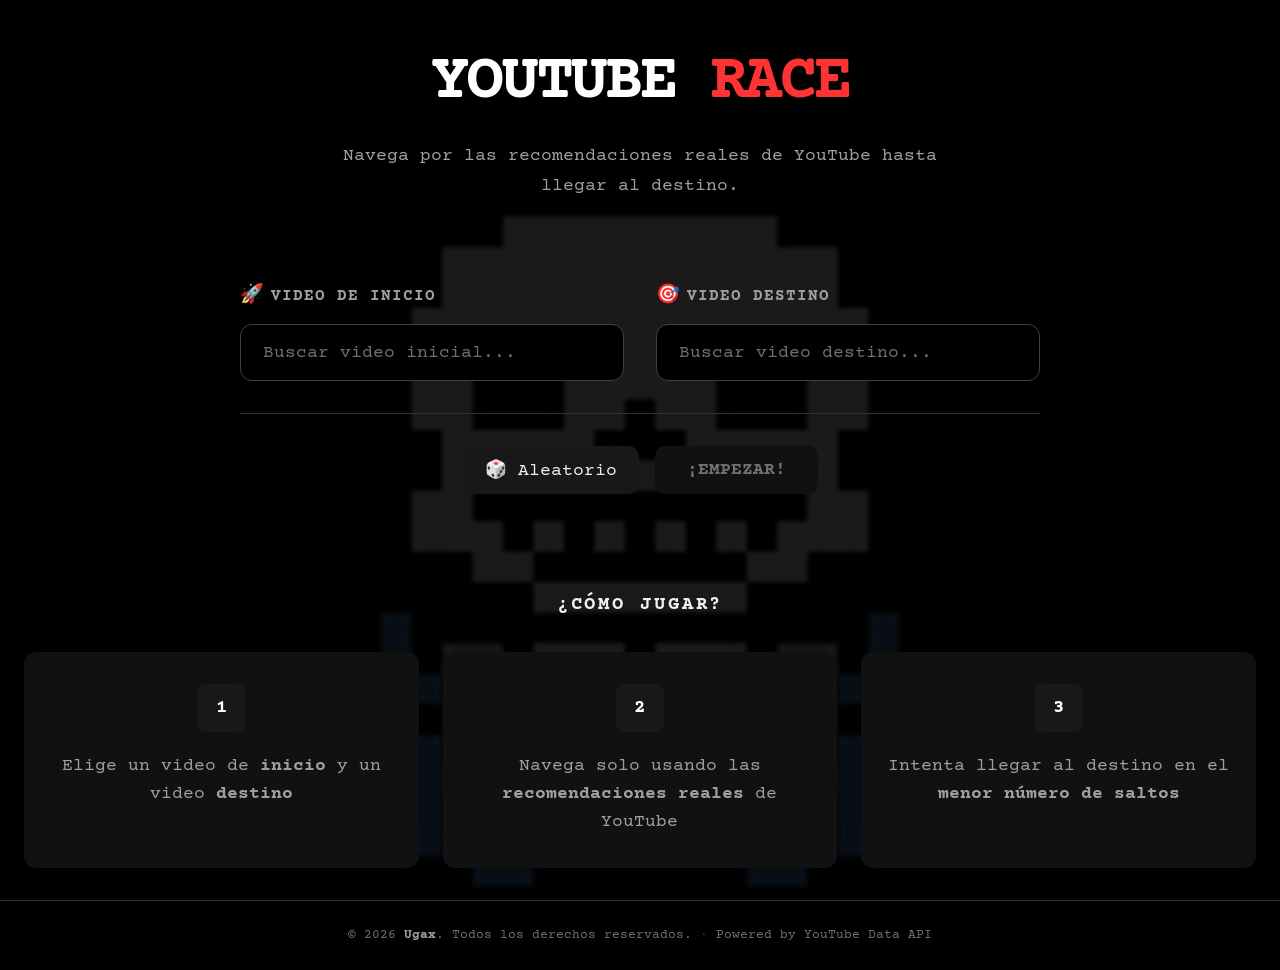
==== templates/index.html @ 4fd9b508 "Add favicon" ====
<!DOCTYPE html>
<html lang="es">
<head>
    <meta charset="UTF-8">
    <meta name="viewport" content="width=device-width, initial-scale=1.0">
    <title>YouTube Race — by Ugax</title>
    <link rel="icon" type="image/x-icon" href="/static/icon.ico">
    <meta name="description" content="Navega a través de las recomendaciones reales de YouTube hasta llegar al video destino. ¿Podrás llegar en pocos saltos?">
    <link rel="preconnect" href="https://fonts.googleapis.com">
    <link rel="preconnect" href="https://fonts.gstatic.com" crossorigin>
    <link href="https://fonts.googleapis.com/css2?family=Courier+Prime:ital,wght@0,400;0,700;1,400;1,700&display=swap" rel="stylesheet">
    <link rel="stylesheet" href="/static/style.css">
</head>
<body>
    <div class="app-wrapper">
        <div class="container">
            <header id="main-header">
                <div class="logo-section">
                    <h1>YouTube <span class="highlight">Race</span></h1>
                    <p class="subtitle">Navega por las recomendaciones reales de YouTube hasta llegar al destino.</p>
                </div>
            </header>

            <!-- PANTALLA DE CONFIGURACIÓN -->
            <main id="setup-screen">
                <div class="search-section">
                    <div class="search-columns">
                        <div class="input-group">
                            <label><span class="label-icon">🚀</span> Video de Inicio</label>
                            <div class="autocomplete-container">
                                <input type="text" id="start-input" placeholder="Buscar video inicial..." autocomplete="off">
                                <div class="suggestions" id="start-suggestions"></div>
                            </div>
                            <div class="selected-video" id="start-selected" style="display: none;">
                                <img src="" alt="Thumbnail" class="selected-thumb">
                                <div class="selected-info">
                                    <div class="selected-title"></div>
                                    <div class="selected-channel"></div>
                                </div>
                                <button class="clear-btn" onclick="clearSelection('start')">✕</button>
                            </div>
                        </div>



                        <div class="input-group">
                            <label><span class="label-icon">🎯</span> Video Destino</label>
                            <div class="autocomplete-container">
                                <input type="text" id="target-input" placeholder="Buscar video destino..." autocomplete="off">
                                <div class="suggestions" id="target-suggestions"></div>
                            </div>
                            <div class="selected-video" id="target-selected" style="display: none;">
                                <img src="" alt="Thumbnail" class="selected-thumb">
                                <div class="selected-info">
                                    <div class="selected-title"></div>
                                    <div class="selected-channel"></div>
                                </div>
                                <button class="clear-btn" onclick="clearSelection('target')">✕</button>
                            </div>
                        </div>
                    </div>

                    <div class="action-row">
                        <button id="random-btn" class="btn-secondary">🎲 Aleatorio</button>
                        <button id="start-game-btn" class="btn-primary" disabled>¡EMPEZAR!</button>
                    </div>
                </div>

                <div class="how-to-play">
                    <h3>¿Cómo jugar?</h3>
                    <div class="steps-grid">
                        <div class="step-card">
                            <div class="step-number">1</div>
                            <p>Elige un video de <strong>inicio</strong> y un video <strong>destino</strong></p>
                        </div>
                        <div class="step-card">
                            <div class="step-number">2</div>
                            <p>Navega solo usando las <strong>recomendaciones reales</strong> de YouTube</p>
                        </div>
                        <div class="step-card">
                            <div class="step-number">3</div>
                            <p>Intenta llegar al destino en el <strong>menor número de saltos</strong></p>
                        </div>
                    </div>
                </div>
            </main>

            <!-- PANTALLA DE JUEGO -->
            <main id="game-screen" style="display: none;">
                <div class="game-header">
                    <div class="target-reminder">
                        <span class="label">🎯 OBJETIVO:</span>
                        <div class="target-card">
                            <img id="game-target-thumb" src="" alt="Target">
                            <div class="target-info">
                                <div id="game-target-title" class="target-title"></div>
                                <div id="game-target-channel" class="target-channel"></div>
                            </div>
                        </div>
                    </div>
                    <div class="stats-panel">
                            <div class="stat-box">
                                <span class="stat-value" id="hop-counter">0</span>
                                <span class="stat-label">Saltos</span>
                            </div>
                            <div class="stat-box">
                                <span class="stat-value" id="time-counter" style="color: #ffd600; text-shadow: 0 0 10px rgba(255, 214, 0, 0.35);">00:00</span>
                                <span class="stat-label">Tiempo</span>
                            </div>
                        <button id="give-up-btn" class="btn-giveup" onclick="confirmGiveUp()">🏳️ Rendirse</button>
                    </div>
                </div>

                <div class="game-content-layout">
                    <div class="main-column">
                        <div class="current-step-section">
                            <div class="current-video-card" id="current-video-card">
                                <div class="video-player-container">
                                    <div id="glitch-overlay" class="glitch-overlay"></div>
                                    <iframe id="youtube-player" src="" frameborder="0" allow="accelerometer; autoplay; clipboard-write; encrypted-media; gyroscope; picture-in-picture" allowfullscreen></iframe>
                                </div>
                                <div class="current-info">
                                    <div id="current-video-title" class="current-title"></div>
                                    <div id="current-video-channel" class="current-channel"></div>
                                </div>
                            </div>
                        </div>

                        <div class="path-history">
                            <h3>📍 Tu recorrido</h3>
                            <div id="path-visualizer" class="path-visualizer"></div>
                        </div>
                    </div>

                    <div class="side-column">
                        <div class="recommendations-section">
                            <h2>⬇️ Siguiente salto</h2>
                            <div id="loading-recs" class="loading-container" style="display: none;">
                                <div class="spinner"></div>
                                <p>Cargando recomendaciones reales...</p>
                            </div>
                            <div id="recommendations-list" class="recommendations-list"></div>
                        </div>
                    </div>
                </div>
            </main>

            <!-- MODAL DE CONFIRMACIÓN -->
            <div id="confirm-modal" class="modal-overlay" style="display: none;">
                <div class="modal-box">
                    <div class="modal-icon">🏳️</div>
                    <h2>¿Rendirse?</h2>
                    <p>¿Estás seguro de que quieres abandonar la partida?</p>
                    <div class="modal-buttons">
                        <button class="btn-secondary" onclick="closeModal()">Seguir jugando</button>
                        <button class="btn-danger" onclick="giveUp()">Sí, me rindo</button>
                    </div>
                </div>
            </div>

            <!-- PANTALLA DE VICTORIA -->
            <main id="win-screen" style="display: none;">
                <div class="end-container win">
                    <div class="end-icon">🎉</div>
                    <h1>¡HAS <span class="highlight">GANADO</span>!</h1>
                    <p class="end-subtitle">Llegaste en <strong id="win-hops" class="highlight">0</strong> saltos y <strong id="win-time" style="color: #ffd600;">00:00</strong> de tiempo.</p>
                    <div class="final-path">
                        <h3>Tu ruta final:</h3>
                        <div id="win-path-visualizer" class="path-visualizer"></div>
                    </div>
                    <button onclick="location.reload()" class="btn-primary">JUGAR OTRA VEZ</button>
                </div>
            </main>

            <!-- PANTALLA DE RENDICIÓN -->
            <main id="surrender-screen" style="display: none;">
                <div class="end-container surrender">
                    <div class="end-icon">😔</div>
                    <h1>Te has <span class="highlight">rendido</span></h1>
                    <p class="end-subtitle">Duraste <strong id="surrender-hops" class="highlight">0</strong> saltos y <strong id="surrender-time" style="color: #ffd600;">00:00</strong> de tiempo antes de abandonar.</p>

                    <div class="surrender-endpoints">
                        <div class="surrender-endpoint">
                            <span class="endpoint-label">INICIO</span>
                            <div class="endpoint-card">
                                <img id="surrender-start-thumb" src="">
                                <div id="surrender-start-title" class="endpoint-title"></div>
                            </div>
                        </div>
                        <div class="surrender-arrow">✕</div>
                        <div class="surrender-endpoint">
                            <span class="endpoint-label">META</span>
                            <div class="endpoint-card">
                                <img id="surrender-target-thumb" src="">
                                <div id="surrender-target-title" class="endpoint-title"></div>
                            </div>
                        </div>
                    </div>

                    <div class="final-path">
                        <h3>Tu recorrido hasta abandonar:</h3>
                        <div id="surrender-path-visualizer" class="path-visualizer"></div>
                    </div>

                    <button onclick="location.reload()" class="btn-primary mt-2">JUGAR OTRA VEZ</button>
                </div>
            </main>
        </div>

        <footer class="site-footer">
            <div class="footer-content">
                <span>© 2026 <strong>Ugax</strong>. Todos los derechos reservados.</span>
                <span class="footer-separator">·</span>
                <span>Powered by YouTube Data API</span>
            </div>
        </footer>
    </div>

    <script src="/static/script.js"></script>
</body>
</html>
---- static/style.css ----
:root {
    --bg-color: #000000;
    --bg-elevated: #0a0a0a;
    --card-bg: #111111;
    --card-bg-light: #181818;
    --card-bg-hover: #212121;
    --accent-red: #ff3333;
    --accent-red-soft: rgba(255, 51, 51, 0.15);
    --accent-red-hover: #ff4d4d;
    --accent-glow: rgba(255, 51, 51, 0.35);
    --text-main: #f0f0f0;
    --text-secondary: #a0a0a0;
    --text-muted: #707070;
    --border-color: #303030;
    --border-active: #404040;
    --shadow-sm: 0 2px 8px rgba(0,0,0,0.3);
    --shadow-md: 0 4px 16px rgba(0,0,0,0.4);
    --shadow-lg: 0 8px 32px rgba(0,0,0,0.6);
    --radius-sm: 8px;
    --radius-md: 10px;
    --radius-lg: 12px;
    --radius-xl: 16px;
}

* { box-sizing: border-box; margin: 0; padding: 0; }

body {
    background-color: var(--bg-color);
    color: var(--text-main);
    font-family: 'Courier Prime', Courier, monospace;
    font-weight: 400;
    line-height: 1.6;
    min-height: 100vh;
    overflow-x: hidden;
    -webkit-font-smoothing: antialiased;
    position: relative;
    z-index: 0;
}

body::before {
    content: '';
    position: fixed;
    top: 0; left: 0; right: 0; bottom: 0;
    background-image: url('/static/Sans_sprite.webp');
    background-repeat: no-repeat;
    background-position: center calc(100% + 200px);
    background-size: 700px;
    opacity: 0.1; /* muy poco visible */
    z-index: -1;
    pointer-events: none;
}

.app-wrapper {
    display: flex;
    flex-direction: column;
    min-height: 100vh;
}

.container {
    max-width: 1280px;
    margin: 0 auto;
    width: 100%;
    padding: 2rem 1.5rem;
    flex: 1;
}

/* ========== TYPOGRAPHY ========== */
h1, h2, h3 { font-weight: 800; letter-spacing: -0.03em; }
.highlight { color: var(--accent-red); }

/* ========== HEADER ========== */
header {
    text-align: center;
    margin-bottom: 3rem;
    animation: fadeInDown 0.6s ease-out;
}
header h1 {
    font-size: clamp(2rem, 5vw, 4rem);
    margin-bottom: 0.5rem;
    color: #fff;
    letter-spacing: -0.05em;
    text-transform: uppercase;
}
header h1 .highlight {
    color: var(--accent-red);
    background: none;
    -webkit-text-fill-color: var(--accent-red);
    filter: none;
}
.subtitle { 
    color: var(--text-secondary); 
    font-size: 1.15rem; 
    max-width: 600px;
    margin: 0 auto;
}

/* ========== SETUP SCREEN ========== */
.search-section {
    background: transparent;
    padding: 2rem 0;
    border: none;
    box-shadow: none;
    animation: fadeInUp 0.6s ease-out;
    position: relative;
    max-width: 800px;
    margin: 0 auto;
}

.search-columns {
    display: flex;
    gap: 2rem;
    align-items: flex-start;
}

.versus-divider {
    display: flex;
    flex-direction: column;
    align-items: center;
    gap: 0.5rem;
    padding-top: 2.5rem;
    flex-shrink: 0;
}
.versus-line { width: 2px; height: 30px; background: var(--border-color); }
.versus-text {
    font-weight: 900;
    font-size: 0.9rem;
    color: var(--accent-red);
    background: var(--card-bg-light);
    border: 1px solid var(--border-color);
    padding: 0.4rem 0.8rem;
    border-radius: 50px;
}

.action-row {
    display: flex;
    justify-content: center;
    gap: 1rem;
    margin-top: 2rem;
    padding-top: 2rem;
    border-top: 1px solid var(--border-color);
}

.input-group {
    flex: 1;
    display: flex;
    flex-direction: column;
    gap: 0.75rem;
    position: relative;
    min-width: 0;
}

label {
    font-size: 1rem;
    font-weight: 700;
    color: var(--text-secondary);
    text-transform: uppercase;
    letter-spacing: 0.06em;
    display: flex;
    align-items: center;
    gap: 0.4rem;
}
.label-icon { font-size: 1.2rem; }

input[type="text"] {
    width: 100%;
    padding: 1.1rem 1.4rem;
    background-color: var(--bg-color);
    border: 1.5px solid var(--border-active);
    border-radius: 12px;
    color: var(--text-main);
    font-family: inherit;
    font-size: 1.1rem;
    outline: none;
    transition: all 0.2s;
}
input[type="text"]:focus {
    border-color: #fff;
    background-color: var(--bg-color);
}
input[type="text"]::placeholder { color: var(--text-muted); }

/* ========== AUTOCOMPLETE ========== */
.suggestions {
    position: absolute;
    top: calc(100% + 0.5rem);
    left: 0; right: 0;
    background-color: var(--card-bg-light);
    border: 1px solid var(--border-active);
    border-radius: var(--radius-md);
    max-height: 300px;
    overflow-y: auto;
    z-index: 50;
    display: none;
    box-shadow: var(--shadow-lg);
}
.suggestion-item {
    display: flex;
    align-items: center;
    gap: 0.8rem;
    padding: 0.7rem 1rem;
    cursor: pointer;
    transition: background-color 0.15s;
    border-bottom: 1px solid var(--border-color);
}
.suggestion-item:last-child { border-bottom: none; }
.suggestion-item:hover { background-color: var(--accent-red-soft); }

.suggestion-thumb, .selected-thumb {
    width: 72px;
    aspect-ratio: 16/9;
    object-fit: cover;
    border-radius: 6px;
    flex-shrink: 0;
}
.suggestion-info, .selected-info { flex: 1; min-width: 0; }
.suggestion-title, .selected-title {
    font-size: 0.9rem;
    font-weight: 600;
    white-space: nowrap;
    overflow: hidden;
    text-overflow: ellipsis;
}
.suggestion-channel, .selected-channel {
    font-size: 0.75rem;
    color: var(--text-muted);
    white-space: nowrap;
    overflow: hidden;
    text-overflow: ellipsis;
}

.selected-video {
    display: flex;
    align-items: center;
    gap: 0.8rem;
    padding: 0.6rem 0.8rem;
    background-color: var(--accent-red-soft);
    border: 1px solid rgba(255,51,51,0.3);
    border-radius: var(--radius-md);
}
.clear-btn {
    background: var(--card-bg-light);
    border: 1px solid var(--border-color);
    color: var(--text-muted);
    width: 28px; height: 28px;
    border-radius: 50%;
    cursor: pointer;
    display: flex;
    align-items: center;
    justify-content: center;
    transition: all 0.2s;
    flex-shrink: 0;
    font-size: 0.75rem;
}
.clear-btn:hover { background: var(--accent-red); color: white; border-color: var(--accent-red); }

/* ========== HOW TO PLAY ========== */
.how-to-play {
    margin-top: 4rem;
    animation: fadeInUp 0.8s ease-out;
}
.how-to-play h3 {
    text-align: center;
    color: var(--text-main);
    font-size: 1.2rem;
    text-transform: uppercase;
    letter-spacing: 0.15em;
    margin-bottom: 2rem;
}
.steps-grid {
    display: grid;
    grid-template-columns: repeat(3, 1fr);
    gap: 1.5rem;
}
.step-card {
    background: var(--card-bg);
    border: none;
    border-radius: var(--radius-lg);
    padding: 2rem 1.5rem;
    text-align: center;
    transition: all 0.2s;
}
.step-card:hover {
    background: var(--card-bg-light);
}
.step-number {
    width: 48px; height: 48px;
    background: var(--card-bg-light);
    color: white;
    border-radius: var(--radius-sm);
    display: inline-flex;
    align-items: center;
    justify-content: center;
    font-weight: 600;
    font-size: 1.2rem;
    margin-bottom: 1.2rem;
}
.step-card p { color: var(--text-secondary); font-size: 1.1rem; line-height: 1.6; }

/* ========== BUTTONS ========== */
.btn-secondary {
    background-color: var(--card-bg-light);
    border: none;
    color: var(--text-main);
    padding: 0.8rem 1.4rem;
    border-radius: var(--radius-md);
    cursor: pointer;
    font-weight: 500;
    font-size: 1.1rem;
    transition: all 0.2s ease;
    white-space: nowrap;
    font-family: inherit;
}
.btn-secondary:hover { background-color: var(--card-bg-hover); }

.btn-primary {
    background: #f0f0f0;
    color: #000000;
    border: none;
    padding: 0.8rem 2rem;
    font-size: 1.15rem;
    font-weight: 700;
    border-radius: var(--radius-md);
    cursor: pointer;
    transition: all 0.2s ease;
    font-family: inherit;
}
.btn-primary:hover:not(:disabled) {
    background: #ffffff;
}
.btn-primary:disabled {
    background: var(--card-bg);
    color: var(--text-muted);
    cursor: not-allowed;
}

.btn-giveup {
    background: var(--card-bg-light);
    border: none;
    color: var(--text-secondary);
    padding: 0.6rem 1.2rem;
    border-radius: var(--radius-md);
    cursor: pointer;
    font-size: 0.95rem;
    font-weight: 600;
    transition: all 0.2s;
    white-space: nowrap;
    font-family: inherit;
}
.btn-giveup:hover {
    color: var(--accent-red);
    background: var(--card-bg-hover);
}

.btn-danger {
    background: linear-gradient(135deg, var(--accent-red), #cc0000);
    color: white;
    border: none;
    padding: 0.8rem 2rem;
    border-radius: 50px;
    cursor: pointer;
    font-weight: 700;
    font-size: 0.95rem;
    transition: all 0.2s;
    font-family: inherit;
}
.btn-danger:hover { opacity: 0.9; transform: scale(1.02); }

/* ========== GAME LAYOUT ========== */
.game-content-layout {
    display: flex;
    gap: 1.5rem;
    align-items: flex-start;
    animation: fadeIn 0.5s ease-out;
}
.main-column { flex: 1 1 65%; min-width: 0; }
.side-column {
    flex: 1 1 35%;
    min-width: 280px;
    max-width: 400px;
    background-color: var(--card-bg);
    border-radius: var(--radius-lg);
    padding: 1.2rem;
    position: sticky;
    top: 90px;
    max-height: calc(100vh - 110px);
    overflow-y: auto;
    border: 1px solid var(--border-color);
    box-shadow: var(--shadow-sm);
}
.side-column::-webkit-scrollbar { width: 5px; }
.side-column::-webkit-scrollbar-thumb { background-color: var(--border-color); border-radius: 10px; }

/* GAME HEADER (Sticky) */
.game-header {
    display: flex;
    justify-content: space-between;
    align-items: center;
    background-color: rgba(16, 16, 16, 0.95);
    backdrop-filter: blur(12px);
    -webkit-backdrop-filter: blur(12px);
    padding: 0.8rem 1.2rem;
    border-radius: var(--radius-lg);
    border: 1px solid var(--border-color);
    margin-bottom: 1.5rem;
    position: sticky;
    top: 0.5rem;
    z-index: 100;
    box-shadow: var(--shadow-md);
    gap: 1rem;
}

.target-reminder {
    display: flex;
    align-items: center;
    gap: 0.8rem;
    min-width: 0;
    flex: 1;
}
.target-reminder .label {
    font-size: 0.7rem;
    color: var(--accent-red);
    font-weight: 800;
    letter-spacing: 0.05em;
    white-space: nowrap;
}
.target-card {
    display: flex;
    align-items: center;
    gap: 0.6rem;
    min-width: 0;
}
.target-card img {
    width: 48px;
    aspect-ratio: 16/9;
    object-fit: cover;
    border-radius: 4px;
    flex-shrink: 0;
}
.target-info { min-width: 0; }
.target-title {
    font-weight: 600;
    font-size: 0.85rem;
    white-space: nowrap;
    overflow: hidden;
    text-overflow: ellipsis;
}
.target-channel { font-size: 0.7rem; color: var(--text-muted); }

.stats-panel {
    display: flex;
    align-items: center;
    gap: 1rem;
    flex-shrink: 0;
}
.stat-box {
    text-align: center;
    padding: 0 1rem;
    border-left: 1px solid var(--border-color);
}
.stat-value {
    display: block;
    font-size: 2rem;
    font-weight: 900;
    line-height: 1;
    color: var(--accent-red);
    text-shadow: 0 0 10px var(--accent-glow);
}
.stat-label {
    font-size: 0.6rem;
    color: var(--text-muted);
    text-transform: uppercase;
    letter-spacing: 0.1em;
    font-weight: 700;
}

/* ========== PLAYER ========== */
.current-step-section { margin-bottom: 1.5rem; }
.current-video-card {
    background-color: var(--card-bg);
    border-radius: var(--radius-lg);
    overflow: hidden;
    border: 1px solid var(--border-color);
    box-shadow: var(--shadow-md);
}
.video-player-container {
    position: relative;
    padding-bottom: 56.25%;
    height: 0;
    width: 100%;
    background-color: #000;
    overflow: hidden;
}
.video-player-container iframe {
    position: absolute;
    top: 0; left: 0; width: 100%; height: 100%;
}
.glitch-overlay {
    position: absolute;
    top: 0; left: 0; width: 100%; height: 100%;
    background: repeating-linear-gradient(
        0deg,
        rgba(0, 0, 0, 0.15),
        rgba(0, 0, 0, 0.15) 1px,
        transparent 1px,
        transparent 2px
    );
    z-index: 10;
    opacity: 0;
    pointer-events: none;
    transition: opacity 0.1s;
}
.glitch-overlay.active {
    opacity: 1;
    animation: glitch-anim 0.3s steps(10) forwards;
}

@keyframes glitch-anim {
    0% { background-color: rgba(255,255,255,0.8); transform: translateX(2px) translateY(1px); }
    20% { background-color: rgba(0,0,0,0.8); transform: translateX(-2px) translateY(-2px); }
    40% { background-color: rgba(255,255,255,0.8); transform: translateX(1px) translateY(2px); }
    60% { background-color: rgba(0,0,0,0.8); transform: translateX(-1px) translateY(-1px); }
    80% { background-color: rgba(255,255,255,0.8); transform: translateX(2px) translateY(1px); }
    100% { background-color: transparent; transform: translateX(0) translateY(0); }
}
.current-info { padding: 1rem 1.2rem; }
.current-title {
    font-size: 1.3rem;
    font-weight: 700;
    margin-bottom: 0.4rem;
    word-break: break-word;
}
.current-channel { font-size: 1rem; color: var(--text-muted); }

/* ========== PATH HISTORY ========== */
.path-history {
    background-color: var(--card-bg);
    padding: 1.2rem;
    border-radius: var(--radius-lg);
    border: 1px solid var(--border-color);
}
.path-history h3 {
    font-size: 0.8rem;
    color: var(--text-muted);
    margin-bottom: 0.8rem;
    text-transform: uppercase;
    letter-spacing: 0.05em;
    font-weight: 700;
}
.path-visualizer {
    display: flex;
    align-items: center;
    gap: 0.6rem;
    flex-wrap: wrap; /* WRAP INSTEAD OF SCROLL */
    padding-bottom: 0.5rem;
}

.mini-card {
    background-color: var(--card-bg-light);
    border: 1px solid var(--border-color);
    border-radius: var(--radius-sm);
    width: 110px;
    flex-shrink: 0;
    overflow: hidden;
}
.mini-card img { width: 100%; aspect-ratio: 16/9; object-fit: cover; display: block; }
.mini-card .title {
    font-size: 0.7rem;
    padding: 0.4rem;
    white-space: nowrap;
    overflow: hidden;
    text-overflow: ellipsis;
    color: var(--text-secondary);
}
.path-arrow { color: var(--accent-red); font-size: 1rem; flex-shrink: 0; }

/* ========== RECOMMENDATIONS ========== */
.recommendations-section h2 {
    font-size: 1rem;
    margin-bottom: 1rem;
    color: var(--text-main);
}
.recommendations-list {
    display: flex;
    flex-direction: column;
    gap: 0.8rem;
}
.video-card {
    display: flex;
    gap: 0.8rem;
    border-radius: var(--radius-sm);
    overflow: hidden;
    cursor: pointer;
    transition: all 0.2s ease;
    align-items: flex-start;
    padding: 0.4rem;
}
.video-card:hover {
    background-color: var(--accent-red-soft);
    transform: translateX(6px) scale(1.02);
    box-shadow: -4px 0 0 var(--accent-red), var(--shadow-sm);
    border-radius: 0 var(--radius-sm) var(--radius-sm) 0;
}
.video-thumb {
    width: 120px;
    aspect-ratio: 16/9;
    object-fit: cover;
    border-radius: 6px;
    flex-shrink: 0;
    background-color: var(--border-color);
}
.video-info {
    flex: 1;
    min-width: 0;
    display: flex;
    flex-direction: column;
    padding-top: 0.15rem;
}
.video-title {
    font-size: 1rem;
    font-weight: 600;
    line-height: 1.4;
    color: var(--text-main);
    margin-bottom: 0.4rem;
    display: -webkit-box;
    -webkit-line-clamp: 2;
    -webkit-box-orient: vertical;
    overflow: hidden;
    word-break: break-word;
}
.video-channel {
    font-size: 0.85rem;
    color: var(--text-muted);
    white-space: nowrap;
    overflow: hidden;
    text-overflow: ellipsis;
}

/* ========== LOADING ========== */
.loading-container { text-align: center; padding: 2rem 0; }
.loading-container p { color: var(--text-muted); font-size: 0.85rem; }
.spinner {
    width: 28px; height: 28px;
    border: 3px solid rgba(255,51,51,0.15);
    border-top-color: var(--accent-red);
    border-radius: 50%;
    animation: spin 0.8s linear infinite;
    margin: 0 auto 0.8rem auto;
}

/* ========== MODAL ========== */
.modal-overlay {
    position: fixed;
    top: 0; left: 0; right: 0; bottom: 0;
    background: rgba(0,0,0,0.7);
    backdrop-filter: blur(6px);
    -webkit-backdrop-filter: blur(6px);
    display: flex;
    align-items: center;
    justify-content: center;
    z-index: 9999;
    animation: fadeIn 0.2s ease;
}
.modal-box {
    background: var(--card-bg);
    border: 1px solid var(--border-color);
    border-radius: var(--radius-xl);
    padding: 2.5rem;
    text-align: center;
    max-width: 420px;
    width: 90%;
    box-shadow: var(--shadow-lg);
    animation: zoomIn 0.3s ease;
}
.modal-icon { font-size: 3rem; margin-bottom: 1rem; }
.modal-box h2 { margin-bottom: 0.5rem; font-size: 1.4rem; }
.modal-box p { color: var(--text-secondary); margin-bottom: 1.5rem; font-size: 0.95rem; }
.modal-buttons { display: flex; gap: 0.8rem; justify-content: center; }

/* ========== END SCREENS (Win / Surrender) ========== */
.end-container {
    text-align: center;
    background-color: var(--card-bg);
    padding: 3rem 2rem;
    border-radius: var(--radius-xl);
    border: 1px solid var(--border-color);
    box-shadow: var(--shadow-lg);
    animation: zoomIn 0.5s ease-out;
    max-width: 800px;
    margin: 0 auto;
}
.end-container.win { border-color: var(--accent-red); box-shadow: 0 0 40px var(--accent-glow); }
.end-icon { font-size: 4rem; margin-bottom: 1rem; }
.end-container h1 {
    font-size: clamp(2rem, 5vw, 3rem);
    margin-bottom: 0.5rem;
}
.end-subtitle { color: var(--text-secondary); font-size: 1.1rem; margin-bottom: 2rem; }

.final-path {
    background-color: var(--bg-color);
    padding: 1.5rem;
    border-radius: var(--radius-lg);
    margin: 2rem 0;
}
.final-path h3 {
    font-size: 0.8rem;
    color: var(--text-muted);
    text-transform: uppercase;
    letter-spacing: 0.05em;
    margin-bottom: 1rem;
}

.surrender-endpoints {
    display: flex;
    align-items: center;
    justify-content: center;
    gap: 2rem;
    margin: 1.5rem 0;
}
.surrender-endpoint { text-align: center; }
.endpoint-label {
    font-size: 0.7rem;
    font-weight: 800;
    color: var(--accent-red);
    text-transform: uppercase;
    letter-spacing: 0.1em;
    margin-bottom: 0.5rem;
    display: block;
}
.endpoint-card img {
    width: 140px;
    aspect-ratio: 16/9;
    object-fit: cover;
    border-radius: var(--radius-sm);
    margin-bottom: 0.5rem;
}
.endpoint-title {
    font-size: 0.8rem;
    font-weight: 600;
    max-width: 160px;
    white-space: nowrap;
    overflow: hidden;
    text-overflow: ellipsis;
}
.surrender-arrow {
    font-size: 1.5rem;
    color: var(--text-muted);
    font-weight: 900;
}

.solution-section {
    background: var(--bg-color);
    border-radius: var(--radius-lg);
    padding: 1.5rem;
    margin: 2rem 0;
}
.solution-section h3 {
    font-size: 0.9rem;
    margin-bottom: 1rem;
}

/* ========== FOOTER ========== */
.site-footer {
    border-top: 1px solid var(--border-color);
    padding: 1.5rem;
    text-align: center;
    margin-top: auto;
}
.footer-content {
    color: var(--text-muted);
    font-size: 0.8rem;
    display: flex;
    align-items: center;
    justify-content: center;
    gap: 0.5rem;
    flex-wrap: wrap;
}
.footer-content strong { color: var(--text-secondary); }
.footer-separator { color: var(--border-color); }

/* ========== ANIMATIONS ========== */
@keyframes spin { to { transform: rotate(360deg); } }
@keyframes fadeIn { from { opacity: 0; } to { opacity: 1; } }
@keyframes fadeInUp { from { opacity: 0; transform: translateY(20px); } to { opacity: 1; transform: translateY(0); } }
@keyframes fadeInDown { from { opacity: 0; transform: translateY(-20px); } to { opacity: 1; transform: translateY(0); } }
@keyframes zoomIn { from { opacity: 0; transform: scale(0.92); } to { opacity: 1; transform: scale(1); } }

/* ========== RESPONSIVE ========== */
@media (max-width: 1024px) {
    .search-columns { flex-direction: column; }
    .versus-divider { flex-direction: row; padding-top: 0; }
    .versus-line { width: 40px; height: 2px; }
    .game-content-layout { flex-direction: column; }
    .side-column { width: 100%; max-width: none; position: static; max-height: none; }
    .steps-grid { grid-template-columns: 1fr; }
}

@media (max-width: 600px) {
    .container { padding: 1rem 0.8rem; }
    .search-section { padding: 1.5rem; }
    .game-header { flex-direction: column; align-items: stretch; }
    .stats-panel { justify-content: space-between; }
    .stat-box { border-left: none; padding: 0; }
    .surrender-endpoints { flex-direction: column; gap: 1rem; }
    .modal-buttons { flex-direction: column; }
}
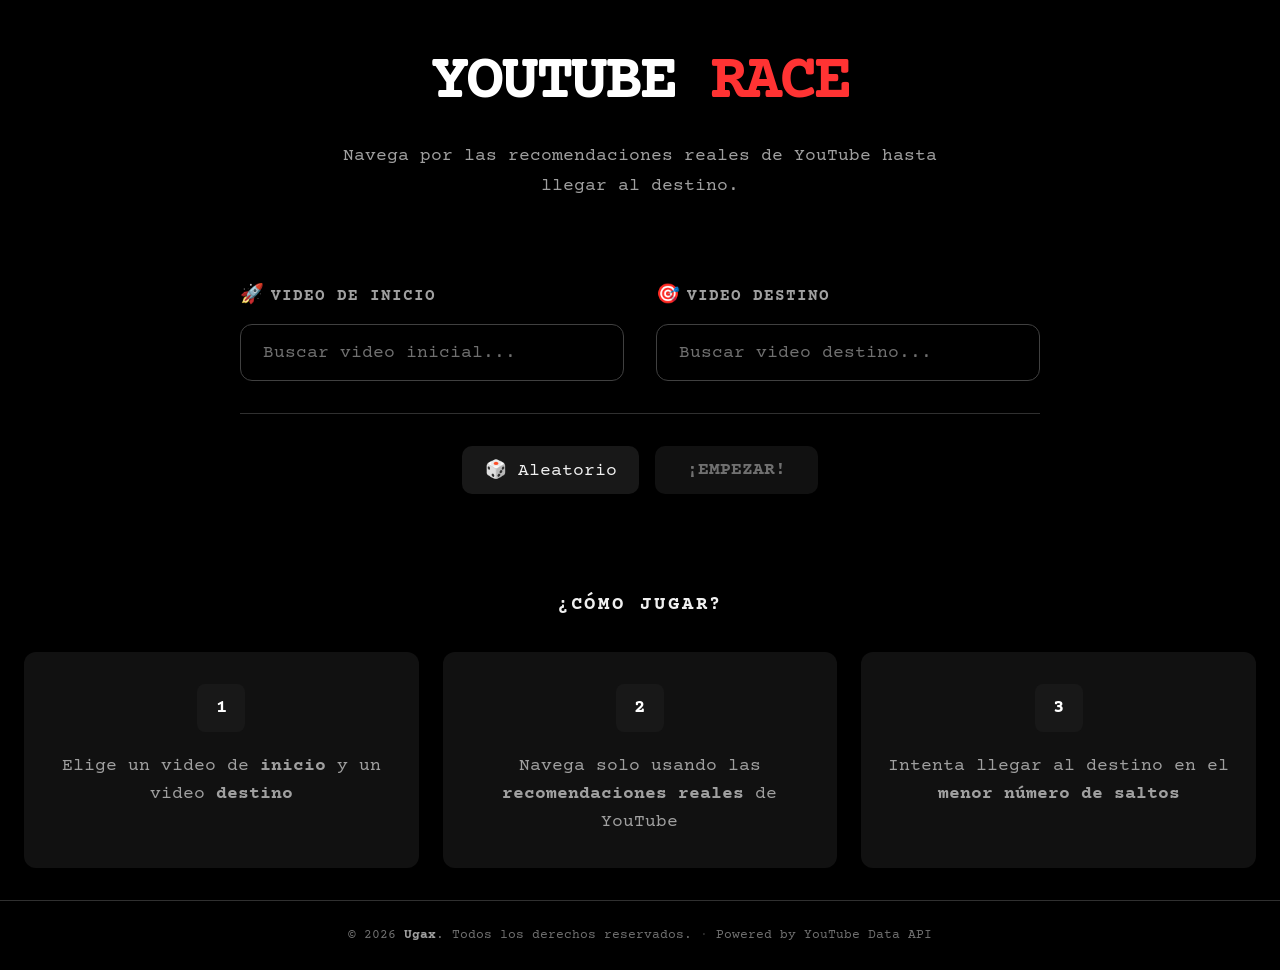
==== commit f220df6c: "Use Roboto for video titles and channels (like YouTube)" ====
--- a/templates/index.html
+++ b/templates/index.html
@@ -8,7 +8,7 @@
     <meta name="description" content="Navega a través de las recomendaciones reales de YouTube hasta llegar al video destino. ¿Podrás llegar en pocos saltos?">
     <link rel="preconnect" href="https://fonts.googleapis.com">
     <link rel="preconnect" href="https://fonts.gstatic.com" crossorigin>
-    <link href="https://fonts.googleapis.com/css2?family=Courier+Prime:ital,wght@0,400;0,700;1,400;1,700&display=swap" rel="stylesheet">
+    <link href="https://fonts.googleapis.com/css2?family=Courier+Prime:ital,wght@0,400;0,700;1,400;1,700&family=Roboto:wght@400;500;700&display=swap" rel="stylesheet">
     <link rel="stylesheet" href="/static/style.css">
 </head>
 <body>
--- a/static/style.css
+++ b/static/style.css
@@ -33,21 +33,6 @@
     min-height: 100vh;
     overflow-x: hidden;
     -webkit-font-smoothing: antialiased;
-    position: relative;
-    z-index: 0;
-}
-
-body::before {
-    content: '';
-    position: fixed;
-    top: 0; left: 0; right: 0; bottom: 0;
-    background-image: url('/static/Sans_sprite.webp');
-    background-repeat: no-repeat;
-    background-position: center calc(100% + 200px);
-    background-size: 700px;
-    opacity: 0.1; /* muy poco visible */
-    z-index: -1;
-    pointer-events: none;
 }
 
 .app-wrapper {
@@ -206,7 +191,7 @@
 .suggestion-item:hover { background-color: var(--accent-red-soft); }
 
 .suggestion-thumb, .selected-thumb {
-    width: 72px;
+    width: 100px;
     aspect-ratio: 16/9;
     object-fit: cover;
     border-radius: 6px;
@@ -214,14 +199,19 @@
 }
 .suggestion-info, .selected-info { flex: 1; min-width: 0; }
 .suggestion-title, .selected-title {
-    font-size: 0.9rem;
-    font-weight: 600;
-    white-space: nowrap;
-    overflow: hidden;
-    text-overflow: ellipsis;
+    font-size: 0.95rem;
+    font-weight: 500;
+    font-family: 'Roboto', sans-serif;
+    white-space: normal;
+    overflow: hidden;
+    display: -webkit-box;
+    -webkit-line-clamp: 2;
+    -webkit-box-orient: vertical;
+    line-height: 1.3;
 }
 .suggestion-channel, .selected-channel {
-    font-size: 0.75rem;
+    font-size: 0.8rem;
+    font-family: 'Roboto', sans-serif;
     color: var(--text-muted);
     white-space: nowrap;
     overflow: hidden;
@@ -525,11 +515,12 @@
 .current-info { padding: 1rem 1.2rem; }
 .current-title {
     font-size: 1.3rem;
-    font-weight: 700;
+    font-weight: 500;
+    font-family: 'Roboto', sans-serif;
     margin-bottom: 0.4rem;
     word-break: break-word;
 }
-.current-channel { font-size: 1rem; color: var(--text-muted); }
+.current-channel { font-size: 1rem; font-family: 'Roboto', sans-serif; color: var(--text-muted); }
 
 /* ========== PATH HISTORY ========== */
 .path-history {
@@ -617,7 +608,8 @@
 }
 .video-title {
     font-size: 1rem;
-    font-weight: 600;
+    font-weight: 500;
+    font-family: 'Roboto', sans-serif;
     line-height: 1.4;
     color: var(--text-main);
     margin-bottom: 0.4rem;
@@ -629,6 +621,7 @@
 }
 .video-channel {
     font-size: 0.85rem;
+    font-family: 'Roboto', sans-serif;
     color: var(--text-muted);
     white-space: nowrap;
     overflow: hidden;
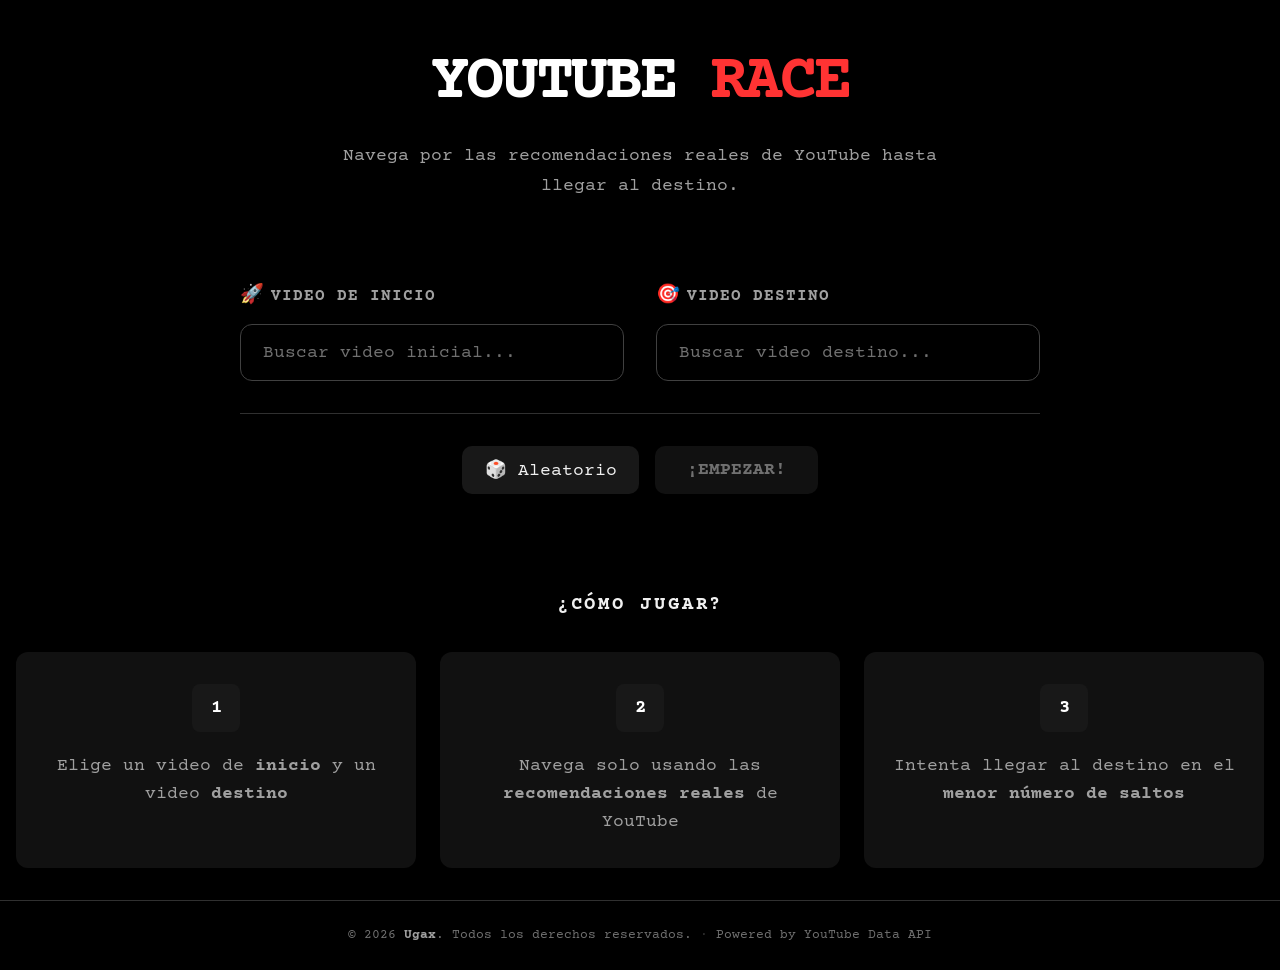
==== commit fe8571cd: "Fix autocomplete 1 char, Roboto on target/surrender, fix surrender layout" ====
--- a/templates/index.html
+++ b/templates/index.html
@@ -112,6 +112,15 @@
                 </div>
 
                 <div class="game-content-layout">
+                    <!-- LEFT: Recorrido -->
+                    <div class="side-column side-column-left">
+                        <div class="path-history">
+                            <h3>📍 Tu recorrido</h3>
+                            <div id="path-visualizer" class="path-visualizer"></div>
+                        </div>
+                    </div>
+
+                    <!-- CENTER: Video player -->
                     <div class="main-column">
                         <div class="current-step-section">
                             <div class="current-video-card" id="current-video-card">
@@ -125,13 +134,9 @@
                                 </div>
                             </div>
                         </div>
-
-                        <div class="path-history">
-                            <h3>📍 Tu recorrido</h3>
-                            <div id="path-visualizer" class="path-visualizer"></div>
-                        </div>
-                    </div>
-
+                    </div>
+
+                    <!-- RIGHT: Recomendaciones -->
                     <div class="side-column">
                         <div class="recommendations-section">
                             <h2>⬇️ Siguiente salto</h2>
@@ -177,19 +182,19 @@
                 <div class="end-container surrender">
                     <div class="end-icon">😔</div>
                     <h1>Te has <span class="highlight">rendido</span></h1>
-                    <p class="end-subtitle">Duraste <strong id="surrender-hops" class="highlight">0</strong> saltos y <strong id="surrender-time" style="color: #ffd600;">00:00</strong> de tiempo antes de abandonar.</p>
+                    <p class="end-subtitle">Duraste <strong id="surrender-hops" class="highlight">0</strong> saltos y <strong id="surrender-time" style="color: #ffd600;">00:00</strong> antes de abandonar.</p>
 
                     <div class="surrender-endpoints">
                         <div class="surrender-endpoint">
-                            <span class="endpoint-label">INICIO</span>
+                            <span class="endpoint-label">🚀 INICIO</span>
                             <div class="endpoint-card">
                                 <img id="surrender-start-thumb" src="">
                                 <div id="surrender-start-title" class="endpoint-title"></div>
                             </div>
                         </div>
-                        <div class="surrender-arrow">✕</div>
+                        <div class="surrender-arrow">→</div>
                         <div class="surrender-endpoint">
-                            <span class="endpoint-label">META</span>
+                            <span class="endpoint-label">🎯 META</span>
                             <div class="endpoint-card">
                                 <img id="surrender-target-thumb" src="">
                                 <div id="surrender-target-title" class="endpoint-title"></div>
@@ -198,11 +203,11 @@
                     </div>
 
                     <div class="final-path">
-                        <h3>Tu recorrido hasta abandonar:</h3>
-                        <div id="surrender-path-visualizer" class="path-visualizer"></div>
-                    </div>
-
-                    <button onclick="location.reload()" class="btn-primary mt-2">JUGAR OTRA VEZ</button>
+                        <h3>Tu recorrido:</h3>
+                        <div id="surrender-path-visualizer" class="path-visualizer path-visualizer-end"></div>
+                    </div>
+
+                    <button onclick="location.reload()" class="btn-primary">JUGAR OTRA VEZ</button>
                 </div>
             </main>
         </div>
--- a/static/style.css
+++ b/static/style.css
@@ -42,10 +42,10 @@
 }
 
 .container {
-    max-width: 1280px;
+    max-width: 1600px;
     margin: 0 auto;
     width: 100%;
-    padding: 2rem 1.5rem;
+    padding: 2rem 1rem;
     flex: 1;
 }
 
@@ -362,11 +362,10 @@
     align-items: flex-start;
     animation: fadeIn 0.5s ease-out;
 }
-.main-column { flex: 1 1 65%; min-width: 0; }
+.main-column { flex: 0 0 520px; min-width: 0; max-width: 520px; }
 .side-column {
-    flex: 1 1 35%;
-    min-width: 280px;
-    max-width: 400px;
+    flex: 0 0 280px;
+    width: 280px;
     background-color: var(--card-bg);
     border-radius: var(--radius-lg);
     padding: 1.2rem;
@@ -375,7 +374,14 @@
     max-height: calc(100vh - 110px);
     overflow-y: auto;
     border: 1px solid var(--border-color);
-    box-shadow: var(--shadow-sm);
+}
+.side-column-left {
+    order: -1;
+}
+/* Right recommendations column fills remaining space */
+.side-column:not(.side-column-left) {
+    flex: 1 1 auto;
+    width: auto;
 }
 .side-column::-webkit-scrollbar { width: 5px; }
 .side-column::-webkit-scrollbar-thumb { background-color: var(--border-color); border-radius: 10px; }
@@ -428,13 +434,14 @@
 }
 .target-info { min-width: 0; }
 .target-title {
-    font-weight: 600;
-    font-size: 0.85rem;
+    font-weight: 500;
+    font-size: 0.9rem;
+    font-family: 'Roboto', sans-serif;
     white-space: nowrap;
     overflow: hidden;
     text-overflow: ellipsis;
 }
-.target-channel { font-size: 0.7rem; color: var(--text-muted); }
+.target-channel { font-size: 0.75rem; font-family: 'Roboto', sans-serif; color: var(--text-muted); }
 
 .stats-panel {
     display: flex;
@@ -524,10 +531,9 @@
 
 /* ========== PATH HISTORY ========== */
 .path-history {
-    background-color: var(--card-bg);
-    padding: 1.2rem;
-    border-radius: var(--radius-lg);
-    border: 1px solid var(--border-color);
+    padding: 0;
+    border: none;
+    background: none;
 }
 .path-history h3 {
     font-size: 0.8rem;
@@ -539,9 +545,8 @@
 }
 .path-visualizer {
     display: flex;
-    align-items: center;
-    gap: 0.6rem;
-    flex-wrap: wrap; /* WRAP INSTEAD OF SCROLL */
+    flex-direction: column;
+    gap: 0.5rem;
     padding-bottom: 0.5rem;
 }
 
@@ -549,20 +554,25 @@
     background-color: var(--card-bg-light);
     border: 1px solid var(--border-color);
     border-radius: var(--radius-sm);
-    width: 110px;
-    flex-shrink: 0;
-    overflow: hidden;
-}
-.mini-card img { width: 100%; aspect-ratio: 16/9; object-fit: cover; display: block; }
+    width: 100%;
+    overflow: hidden;
+    display: flex;
+    align-items: center;
+    gap: 0.5rem;
+    padding: 0.3rem;
+}
+.mini-card img { width: 60px; flex-shrink: 0; aspect-ratio: 16/9; object-fit: cover; display: block; border-radius: 4px; }
 .mini-card .title {
-    font-size: 0.7rem;
-    padding: 0.4rem;
+    font-size: 0.75rem;
+    font-family: 'Roboto', sans-serif;
     white-space: nowrap;
     overflow: hidden;
     text-overflow: ellipsis;
     color: var(--text-secondary);
-}
-.path-arrow { color: var(--accent-red); font-size: 1rem; flex-shrink: 0; }
+    flex: 1;
+    min-width: 0;
+}
+.path-arrow { color: var(--accent-red); font-size: 0.8rem; flex-shrink: 0; text-align: center; width: 100%; }
 
 /* ========== RECOMMENDATIONS ========== */
 .recommendations-section h2 {
@@ -707,49 +717,63 @@
     display: flex;
     align-items: center;
     justify-content: center;
-    gap: 2rem;
+    gap: 1.5rem;
     margin: 1.5rem 0;
-}
-.surrender-endpoint { text-align: center; }
+    flex-wrap: wrap;
+}
+.surrender-endpoint { text-align: center; flex: 1; min-width: 140px; max-width: 220px; }
 .endpoint-label {
-    font-size: 0.7rem;
-    font-weight: 800;
-    color: var(--accent-red);
+    font-size: 0.75rem;
+    font-weight: 700;
+    color: var(--text-muted);
     text-transform: uppercase;
     letter-spacing: 0.1em;
     margin-bottom: 0.5rem;
     display: block;
 }
 .endpoint-card img {
-    width: 140px;
+    width: 100%;
     aspect-ratio: 16/9;
     object-fit: cover;
     border-radius: var(--radius-sm);
     margin-bottom: 0.5rem;
+    display: block;
 }
 .endpoint-title {
+    font-size: 0.85rem;
+    font-family: 'Roboto', sans-serif;
+    font-weight: 500;
+    overflow: hidden;
+    display: -webkit-box;
+    -webkit-line-clamp: 2;
+    -webkit-box-orient: vertical;
+    text-align: left;
+}
+.surrender-arrow {
+    font-size: 2rem;
+    color: var(--text-muted);
+    flex-shrink: 0;
+}
+
+.final-path {
+    background-color: var(--bg-color);
+    padding: 1.2rem;
+    border-radius: var(--radius-lg);
+    margin: 1.5rem 0;
+    text-align: left;
+}
+.final-path h3 {
     font-size: 0.8rem;
-    font-weight: 600;
-    max-width: 160px;
-    white-space: nowrap;
-    overflow: hidden;
-    text-overflow: ellipsis;
-}
-.surrender-arrow {
-    font-size: 1.5rem;
-    color: var(--text-muted);
-    font-weight: 900;
-}
-
-.solution-section {
-    background: var(--bg-color);
-    border-radius: var(--radius-lg);
-    padding: 1.5rem;
-    margin: 2rem 0;
-}
-.solution-section h3 {
-    font-size: 0.9rem;
-    margin-bottom: 1rem;
+    color: var(--text-muted);
+    text-transform: uppercase;
+    letter-spacing: 0.05em;
+    margin-bottom: 0.8rem;
+}
+.path-visualizer-end {
+    display: flex;
+    flex-wrap: wrap;
+    gap: 0.5rem;
+    align-items: center;
 }
 
 /* ========== FOOTER ========== */
@@ -784,7 +808,7 @@
     .versus-divider { flex-direction: row; padding-top: 0; }
     .versus-line { width: 40px; height: 2px; }
     .game-content-layout { flex-direction: column; }
-    .side-column { width: 100%; max-width: none; position: static; max-height: none; }
+    .side-column, .side-column-left { width: 100%; flex: none; position: static; max-height: none; order: 0; }
     .steps-grid { grid-template-columns: 1fr; }
 }
 
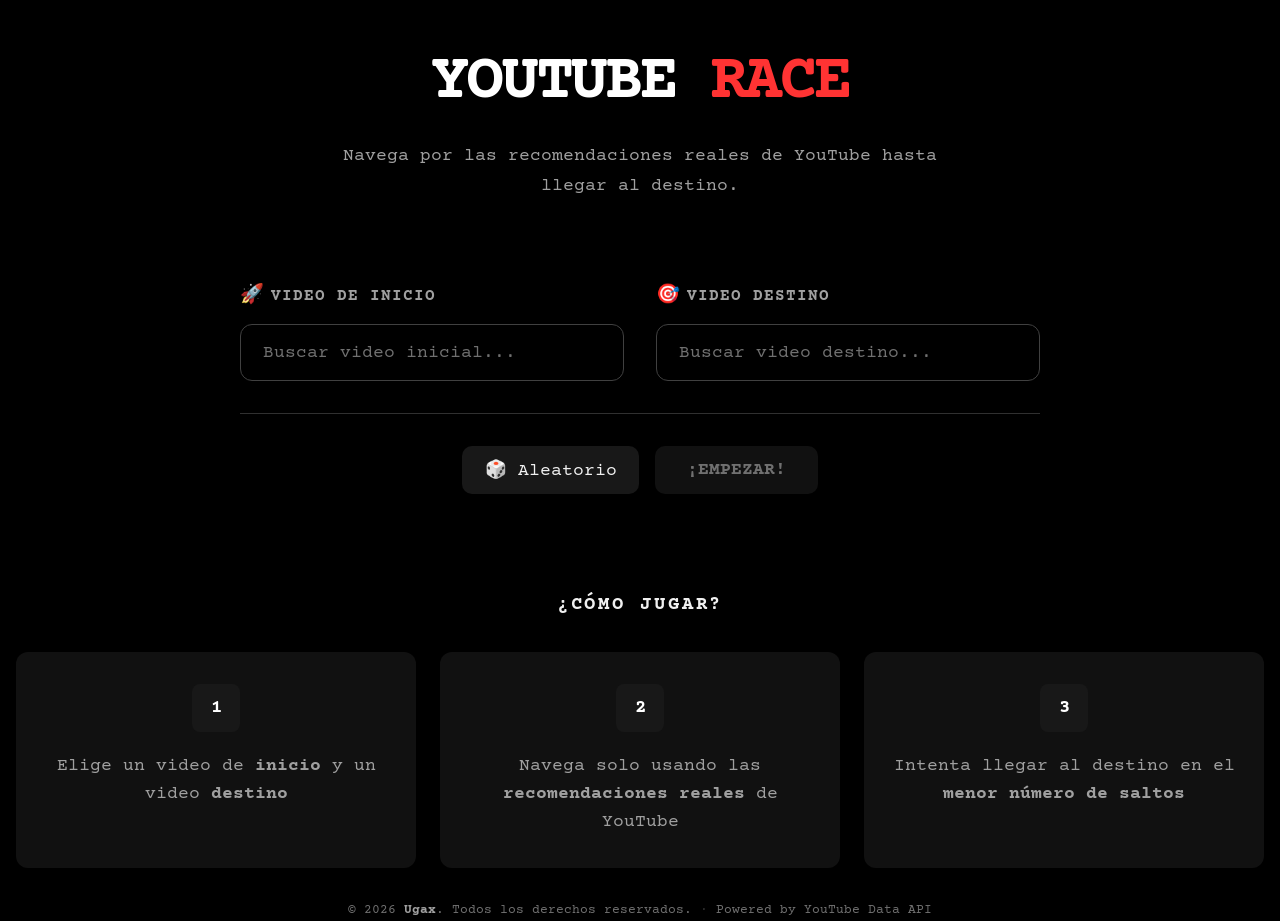
==== commit cc47a523: "Fix infinite seed loop by redirecting to / on play again" ====
--- a/templates/index.html
+++ b/templates/index.html
@@ -173,7 +173,7 @@
                         <h3>Tu ruta final:</h3>
                         <div id="win-path-visualizer" class="path-visualizer"></div>
                     </div>
-                    <button onclick="location.reload()" class="btn-primary">JUGAR OTRA VEZ</button>
+                    <button onclick="window.location.href = '/'" class="btn-primary">JUGAR OTRA VEZ</button>
                 </div>
             </main>
 
@@ -207,7 +207,7 @@
                         <div id="surrender-path-visualizer" class="path-visualizer path-visualizer-end"></div>
                     </div>
 
-                    <button onclick="location.reload()" class="btn-primary">JUGAR OTRA VEZ</button>
+                    <button onclick="window.location.href = '/'" class="btn-primary">JUGAR OTRA VEZ</button>
                 </div>
             </main>
         </div>
--- a/static/style.css
+++ b/static/style.css
@@ -362,7 +362,7 @@
     align-items: flex-start;
     animation: fadeIn 0.5s ease-out;
 }
-.main-column { flex: 0 0 520px; min-width: 0; max-width: 520px; }
+.main-column { flex: 0 0 620px; min-width: 0; max-width: 620px; }
 .side-column {
     flex: 0 0 280px;
     width: 280px;
@@ -683,12 +683,14 @@
 .end-container {
     text-align: center;
     background-color: var(--card-bg);
-    padding: 3rem 2rem;
+    padding: 2rem;
     border-radius: var(--radius-xl);
     border: 1px solid var(--border-color);
     box-shadow: var(--shadow-lg);
     animation: zoomIn 0.5s ease-out;
-    max-width: 800px;
+    max-width: 860px;
+    max-height: 90vh;
+    overflow-y: auto;
     margin: 0 auto;
 }
 .end-container.win { border-color: var(--accent-red); box-shadow: 0 0 40px var(--accent-glow); }
@@ -701,17 +703,41 @@
 
 .final-path {
     background-color: var(--bg-color);
-    padding: 1.5rem;
+    padding: 1rem 1.2rem;
     border-radius: var(--radius-lg);
-    margin: 2rem 0;
+    margin: 1.5rem 0;
+    text-align: left;
+    min-width: 0;
+    overflow: hidden;
 }
 .final-path h3 {
-    font-size: 0.8rem;
+    font-size: 0.75rem;
     color: var(--text-muted);
     text-transform: uppercase;
     letter-spacing: 0.05em;
-    margin-bottom: 1rem;
-}
+    margin-bottom: 0.8rem;
+}
+/* Horizontal scroll for path in end screens */
+.final-path .path-visualizer {
+    display: flex;
+    flex-direction: row;
+    flex-wrap: nowrap;
+    gap: 0.5rem;
+    overflow-x: auto;
+    padding-bottom: 0.5rem;
+    align-items: center;
+}
+.final-path .path-visualizer::-webkit-scrollbar { height: 4px; }
+.final-path .path-visualizer::-webkit-scrollbar-thumb { background: var(--border-active); border-radius: 4px; }
+/* mini-card horizontal in end screens */
+.final-path .mini-card {
+    flex-direction: column;
+    width: 100px;
+    flex-shrink: 0;
+    padding: 0;
+}
+.final-path .mini-card img { width: 100%; border-radius: var(--radius-sm) var(--radius-sm) 0 0; }
+.final-path .mini-card .title { padding: 0.3rem 0.4rem; font-size: 0.65rem; white-space: nowrap; }
 
 .surrender-endpoints {
     display: flex;
@@ -755,25 +781,8 @@
     flex-shrink: 0;
 }
 
-.final-path {
-    background-color: var(--bg-color);
-    padding: 1.2rem;
-    border-radius: var(--radius-lg);
-    margin: 1.5rem 0;
-    text-align: left;
-}
-.final-path h3 {
-    font-size: 0.8rem;
-    color: var(--text-muted);
-    text-transform: uppercase;
-    letter-spacing: 0.05em;
-    margin-bottom: 0.8rem;
-}
-.path-visualizer-end {
-    display: flex;
-    flex-wrap: wrap;
-    gap: 0.5rem;
-    align-items: center;
+
+
 }
 
 /* ========== FOOTER ========== */
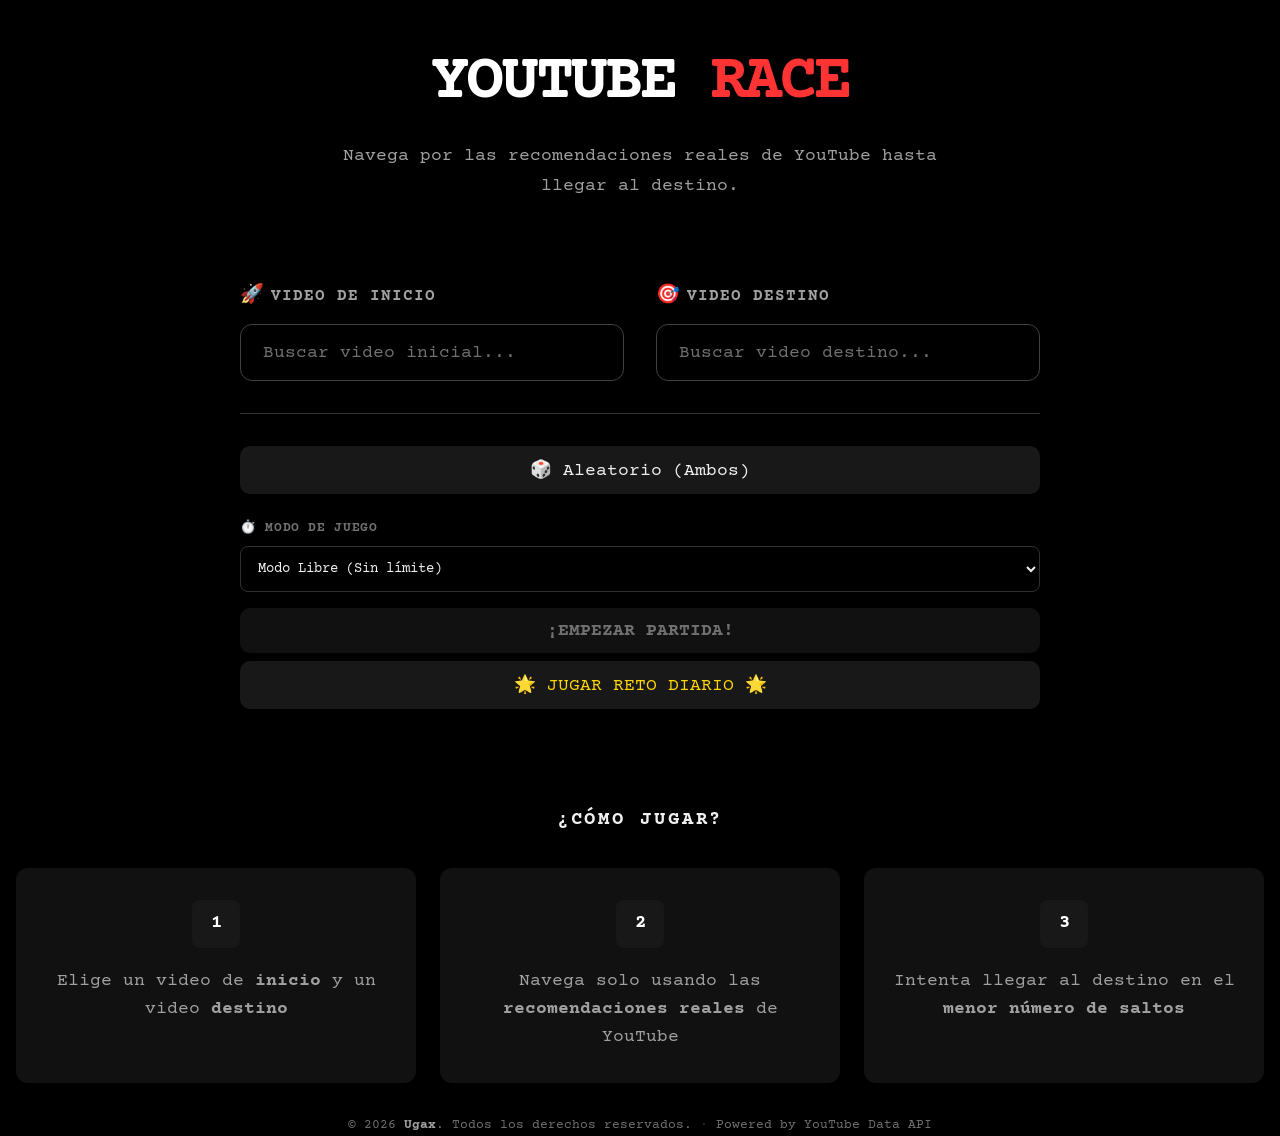
==== commit d830ecc6: "Add daily challenge admin panel and time trial mode" ====
--- a/templates/index.html
+++ b/templates/index.html
@@ -61,9 +61,22 @@
                     </div>
 
                     <div class="action-row">
-                        <button id="random-btn" class="btn-secondary">🎲 Aleatorio</button>
-                        <button id="start-game-btn" class="btn-primary" disabled>¡EMPEZAR!</button>
-                    </div>
+                        <button id="random-btn" class="btn-secondary" style="width: 100%;">🎲 Aleatorio (Ambos)</button>
+                    </div>
+
+                    <div class="game-modes" style="margin-top: 1.5rem; text-align: left;">
+                        <label for="time-limit" style="font-weight: 700; color: var(--text-muted); display: block; margin-bottom: 0.5rem; text-transform: uppercase; font-size: 0.8rem; letter-spacing: 0.05em;">⏱️ Modo de juego</label>
+                        <select id="time-limit" style="width: 100%; padding: 0.8rem; background: var(--bg-color); border: 1px solid var(--border-color); color: var(--text-main); font-family: inherit; border-radius: var(--radius-sm); font-size: 0.9rem; margin-bottom: 1rem;">
+                            <option value="0">Modo Libre (Sin límite)</option>
+                            <option value="60">Contrarreloj (1 Minuto)</option>
+                            <option value="180">Contrarreloj (3 Minutos)</option>
+                            <option value="300">Contrarreloj (5 Minutos)</option>
+                            <option value="600">Contrarreloj (10 Minutos)</option>
+                        </select>
+                    </div>
+                    
+                    <button id="start-game-btn" class="btn-primary" disabled style="width: 100%;">¡EMPEZAR PARTIDA!</button>
+                    <button id="daily-btn" class="btn-secondary" style="width: 100%; margin-top: 0.5rem; border-color: #ffd600; color: #ffd600;" onclick="loadDailyChallenge()">🌟 JUGAR RETO DIARIO 🌟</button>
                 </div>
 
                 <div class="how-to-play">
@@ -177,6 +190,40 @@
                 </div>
             </main>
 
+            <!-- PANTALLA DE PÉRDIDA POR TIEMPO -->
+            <main id="timeout-screen" style="display: none;">
+                <div class="end-container surrender" style="border-color: var(--accent-red);">
+                    <div class="end-icon">⏰</div>
+                    <h1 style="color: var(--accent-red);">Se acabó el tiempo</h1>
+                    <p class="end-subtitle">Llegaste a <strong id="timeout-hops" class="highlight">0</strong> saltos pero el reloj llegó a cero.</p>
+
+                    <div class="surrender-endpoints">
+                        <div class="surrender-endpoint">
+                            <span class="endpoint-label">🚀 INICIO</span>
+                            <div class="endpoint-card">
+                                <img id="timeout-start-thumb" src="">
+                                <div id="timeout-start-title" class="endpoint-title"></div>
+                            </div>
+                        </div>
+                        <div class="surrender-arrow">→</div>
+                        <div class="surrender-endpoint">
+                            <span class="endpoint-label">🎯 META</span>
+                            <div class="endpoint-card">
+                                <img id="timeout-target-thumb" src="">
+                                <div id="timeout-target-title" class="endpoint-title"></div>
+                            </div>
+                        </div>
+                    </div>
+
+                    <div class="final-path">
+                        <h3>Tu recorrido hasta perder:</h3>
+                        <div id="timeout-path-visualizer" class="path-visualizer path-visualizer-end"></div>
+                    </div>
+
+                    <button onclick="window.location.href = '/'" class="btn-primary">INTENTAR DE NUEVO</button>
+                </div>
+            </main>
+
             <!-- PANTALLA DE RENDICIÓN -->
             <main id="surrender-screen" style="display: none;">
                 <div class="end-container surrender">
--- a/static/style.css
+++ b/static/style.css
@@ -810,6 +810,11 @@
 @keyframes fadeInUp { from { opacity: 0; transform: translateY(20px); } to { opacity: 1; transform: translateY(0); } }
 @keyframes fadeInDown { from { opacity: 0; transform: translateY(-20px); } to { opacity: 1; transform: translateY(0); } }
 @keyframes zoomIn { from { opacity: 0; transform: scale(0.92); } to { opacity: 1; transform: scale(1); } }
+@keyframes pulse {
+    0% { opacity: 1; transform: scale(1); }
+    50% { opacity: 0.5; transform: scale(1.05); }
+    100% { opacity: 1; transform: scale(1); }
+}
 
 /* ========== RESPONSIVE ========== */
 @media (max-width: 1024px) {
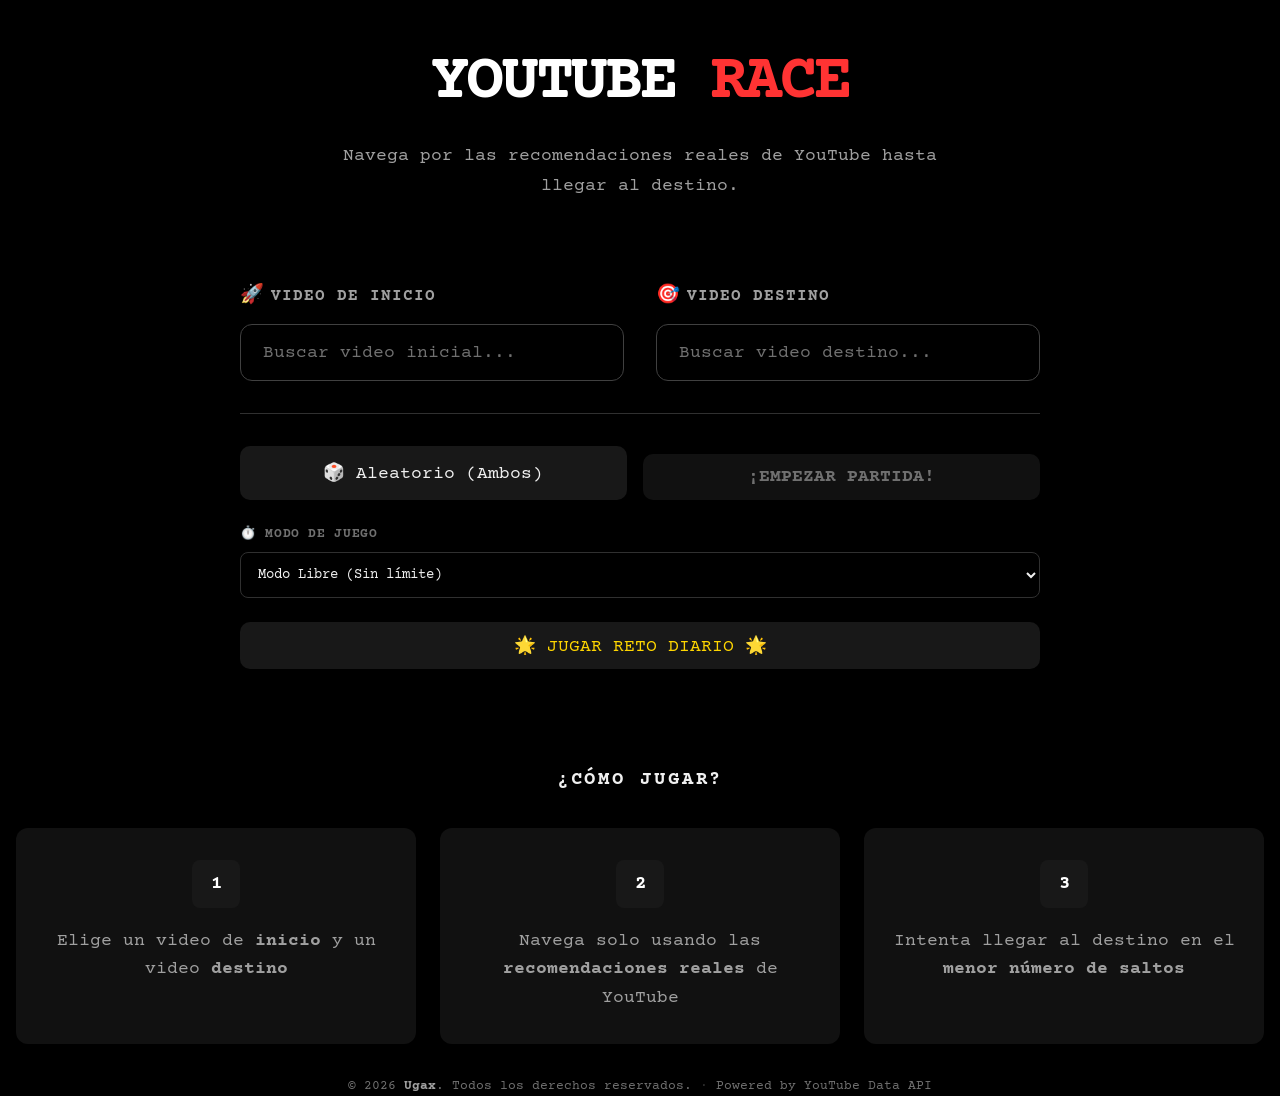
==== commit da531513: "Fix layout and add YouTube link extraction in admin" ====
--- a/templates/index.html
+++ b/templates/index.html
@@ -62,6 +62,7 @@
 
                     <div class="action-row">
                         <button id="random-btn" class="btn-secondary" style="width: 100%;">🎲 Aleatorio (Ambos)</button>
+                        <button id="start-game-btn" class="btn-primary" disabled style="width: 100%; margin-top: 0.5rem;">¡EMPEZAR PARTIDA!</button>
                     </div>
 
                     <div class="game-modes" style="margin-top: 1.5rem; text-align: left;">
@@ -75,7 +76,6 @@
                         </select>
                     </div>
                     
-                    <button id="start-game-btn" class="btn-primary" disabled style="width: 100%;">¡EMPEZAR PARTIDA!</button>
                     <button id="daily-btn" class="btn-secondary" style="width: 100%; margin-top: 0.5rem; border-color: #ffd600; color: #ffd600;" onclick="loadDailyChallenge()">🌟 JUGAR RETO DIARIO 🌟</button>
                 </div>
 
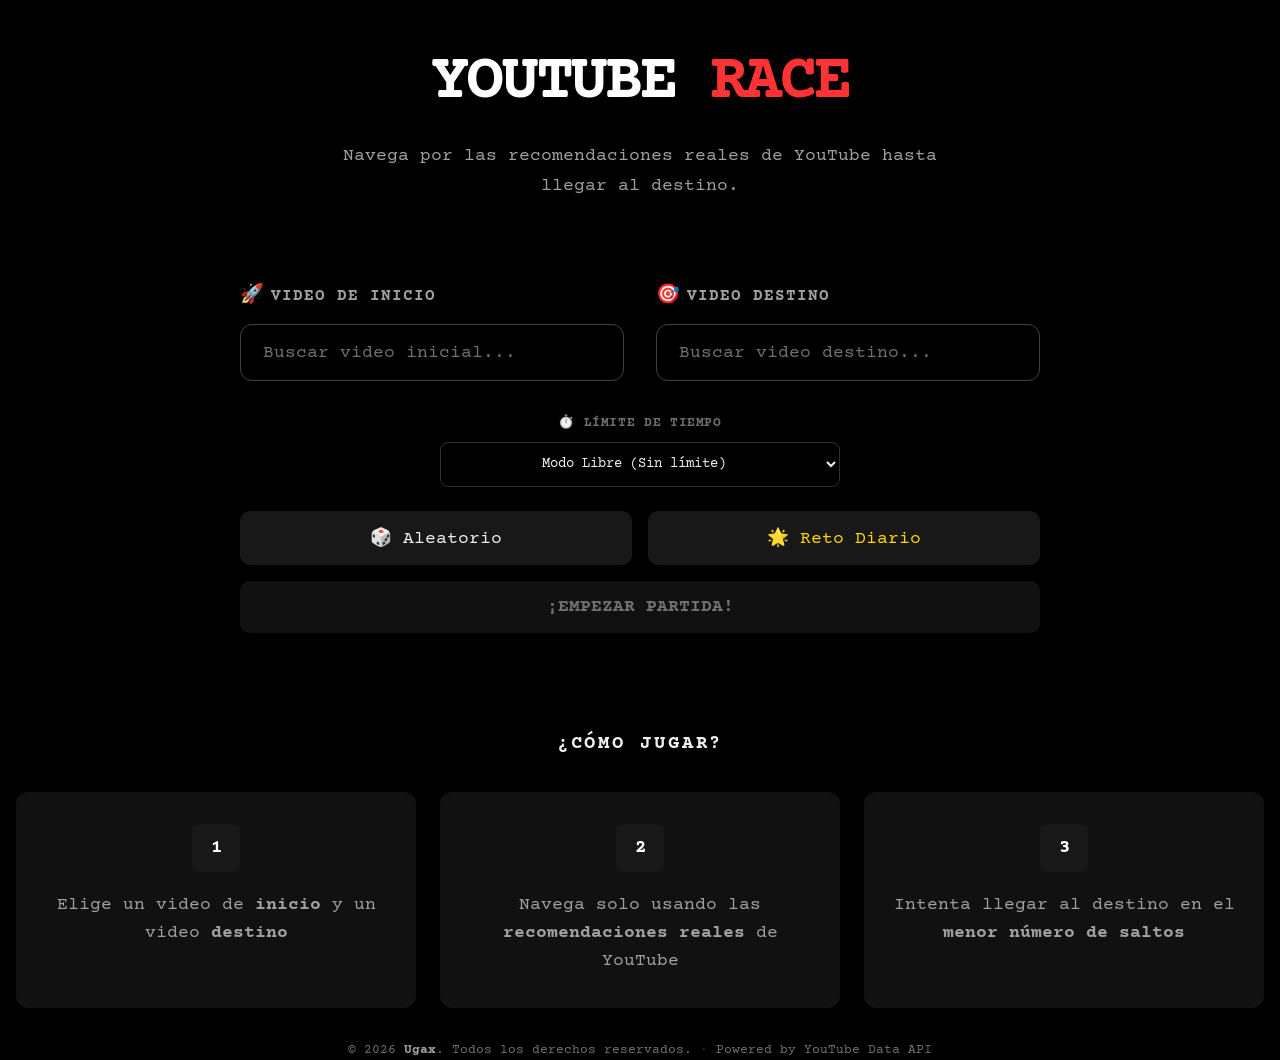
==== commit 85d83256: "Redesign buttons layout for perfect symmetry and fix mobile game-header stats" ====
--- a/templates/index.html
+++ b/templates/index.html
@@ -60,14 +60,9 @@
                         </div>
                     </div>
 
-                    <div class="action-row">
-                        <button id="random-btn" class="btn-secondary" style="width: 100%;">🎲 Aleatorio (Ambos)</button>
-                        <button id="start-game-btn" class="btn-primary" disabled style="width: 100%; margin-top: 0.5rem;">¡EMPEZAR PARTIDA!</button>
-                    </div>
-
-                    <div class="game-modes" style="margin-top: 1.5rem; text-align: left;">
-                        <label for="time-limit" style="font-weight: 700; color: var(--text-muted); display: block; margin-bottom: 0.5rem; text-transform: uppercase; font-size: 0.8rem; letter-spacing: 0.05em;">⏱️ Modo de juego</label>
-                        <select id="time-limit" style="width: 100%; padding: 0.8rem; background: var(--bg-color); border: 1px solid var(--border-color); color: var(--text-main); font-family: inherit; border-radius: var(--radius-sm); font-size: 0.9rem; margin-bottom: 1rem;">
+                    <div class="game-modes" style="margin-top: 2rem; max-width: 400px; margin-left: auto; margin-right: auto; text-align: center;">
+                        <label for="time-limit" style="font-weight: 700; color: var(--text-muted); display: block; margin-bottom: 0.5rem; text-transform: uppercase; font-size: 0.8rem; letter-spacing: 0.05em;">⏱️ Límite de Tiempo</label>
+                        <select id="time-limit" style="width: 100%; padding: 0.8rem; background: var(--bg-color); border: 1px solid var(--border-color); color: var(--text-main); font-family: inherit; border-radius: var(--radius-sm); font-size: 0.9rem; text-align: center;">
                             <option value="0">Modo Libre (Sin límite)</option>
                             <option value="60">Contrarreloj (1 Minuto)</option>
                             <option value="180">Contrarreloj (3 Minutos)</option>
@@ -75,8 +70,12 @@
                             <option value="600">Contrarreloj (10 Minutos)</option>
                         </select>
                     </div>
-                    
-                    <button id="daily-btn" class="btn-secondary" style="width: 100%; margin-top: 0.5rem; border-color: #ffd600; color: #ffd600;" onclick="loadDailyChallenge()">🌟 JUGAR RETO DIARIO 🌟</button>
+
+                    <div class="setup-actions" style="display: grid; grid-template-columns: 1fr 1fr; gap: 1rem; margin-top: 1.5rem;">
+                        <button id="random-btn" class="btn-secondary" style="width: 100%; padding: 1rem;">🎲 Aleatorio</button>
+                        <button id="daily-btn" class="btn-secondary" style="width: 100%; padding: 1rem; border-color: #ffd600; color: #ffd600;" onclick="loadDailyChallenge()">🌟 Reto Diario</button>
+                        <button id="start-game-btn" class="btn-primary" disabled style="width: 100%; padding: 1rem; grid-column: 1 / -1;">¡EMPEZAR PARTIDA!</button>
+                    </div>
                 </div>
 
                 <div class="how-to-play">
--- a/static/style.css
+++ b/static/style.css
@@ -821,17 +821,24 @@
     .search-columns { flex-direction: column; }
     .versus-divider { flex-direction: row; padding-top: 0; }
     .versus-line { width: 40px; height: 2px; }
-    .game-content-layout { flex-direction: column; }
-    .side-column, .side-column-left { width: 100%; flex: none; position: static; max-height: none; order: 0; }
+    .game-content-layout { flex-direction: column; display: flex; }
+    .side-column, .side-column-left { width: 100%; flex: none; position: static; max-height: none; }
+    .main-column { width: 100%; max-width: 100%; order: -1; } /* Video primero */
+    .side-column { order: 1; } /* Recomendaciones segundo */
+    .side-column-left { order: 2; margin-top: 1rem; } /* Recorrido de ultimo */
     .steps-grid { grid-template-columns: 1fr; }
+    .video-player-container { padding-top: 56.25%; height: 0; position: relative; }
+    .video-player-container iframe { position: absolute; top: 0; left: 0; width: 100%; height: 100%; }
 }
 
 @media (max-width: 600px) {
-    .container { padding: 1rem 0.8rem; }
-    .search-section { padding: 1.5rem; }
-    .game-header { flex-direction: column; align-items: stretch; }
-    .stats-panel { justify-content: space-between; }
-    .stat-box { border-left: none; padding: 0; }
+    .container { padding: 1rem 0.5rem; }
+    .search-section { padding: 1.2rem; }
+    .game-header { flex-direction: column; align-items: stretch; gap: 0.8rem; padding: 1rem; text-align: center; }
+    .stats-panel { flex-wrap: wrap; justify-content: center; gap: 1rem; width: 100%; }
+    .stat-box { flex: 1; text-align: center; border-left: none; padding: 0; border-right: 1px solid var(--border-color); }
+    .stat-box:last-of-type { border-right: none; }
+    .btn-giveup { width: 100%; margin-top: 0.5rem; }
     .surrender-endpoints { flex-direction: column; gap: 1rem; }
     .modal-buttons { flex-direction: column; }
 }
